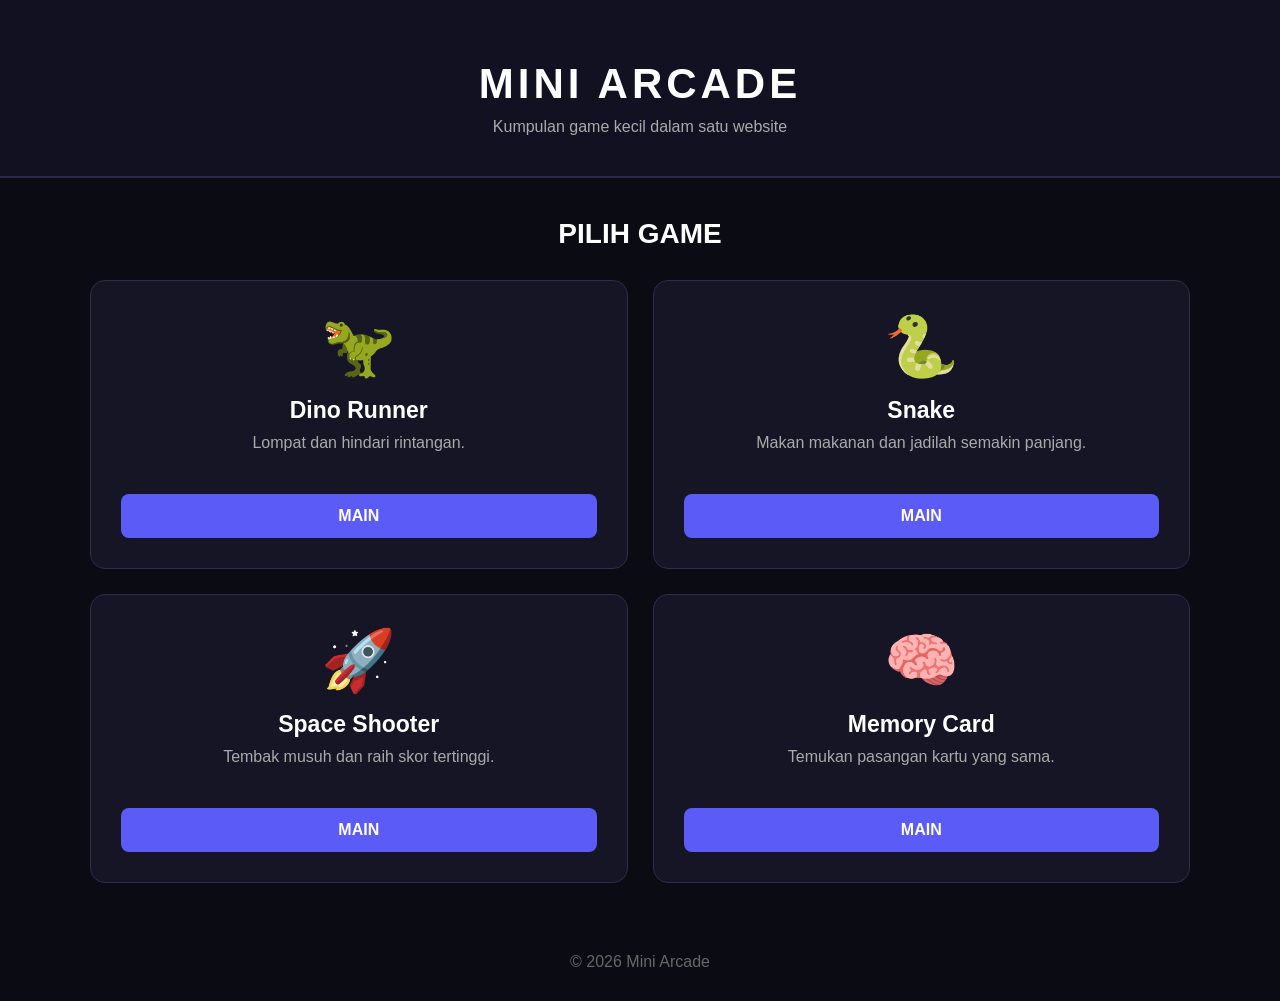
==== index.html @ b47ae745 "Rename Index.html to index.html" ====
<!DOCTYPE html>
<html lang="id">
<head>
    <meta charset="UTF-8">
    <meta name="viewport" content="width=device-width, initial-scale=1.0">
    <title>Mini Arcade</title>
    <link rel="stylesheet" href="style.css">
</head>

<body>

    <header class="header">
        <h1>MINI ARCADE</h1>
        <p>Kumpulan game kecil dalam satu website</p>
    </header>

    <main class="container">

        <h2>PILIH GAME</h2>

        <div class="game-grid">

            <div class="game-card">
                <div class="game-icon">🦖</div>
                <h3>Dino Runner</h3>
                <p>Lompat dan hindari rintangan.</p>
                <button onclick="openGame('dino')">MAIN</button>
            </div>

            <div class="game-card">
                <div class="game-icon">🐍</div>
                <h3>Snake</h3>
                <p>Makan makanan dan jadilah semakin panjang.</p>
                <button onclick="openGame('snake')">MAIN</button>
            </div>

            <div class="game-card">
                <div class="game-icon">🚀</div>
                <h3>Space Shooter</h3>
                <p>Tembak musuh dan raih skor tertinggi.</p>
                <button onclick="openGame('shooter')">MAIN</button>
            </div>

            <div class="game-card">
                <div class="game-icon">🧠</div>
                <h3>Memory Card</h3>
                <p>Temukan pasangan kartu yang sama.</p>
                <button onclick="openGame('memory')">MAIN</button>
            </div>

        </div>

    </main>

    <footer>
        <p>© 2026 Mini Arcade</p>
    </footer>

    <script src="script.js"></script>
</body>
</html>
---- style.css ----
* {
    margin: 0;
    padding: 0;
    box-sizing: border-box;
}

body {
    font-family: Arial, sans-serif;
    background: #0b0b14;
    color: white;
    min-height: 100vh;
}

.header {
    text-align: center;
    padding: 60px 20px 40px;
    background: #111122;
    border-bottom: 2px solid #29294a;
}

.header h1 {
    font-size: 42px;
    letter-spacing: 4px;
    margin-bottom: 10px;
}

.header p {
    color: #aaa;
    font-size: 16px;
}

.container {
    width: 90%;
    max-width: 1100px;
    margin: 40px auto;
}

.container h2 {
    text-align: center;
    margin-bottom: 30px;
    font-size: 28px;
}

.game-grid {
    display: grid;
    grid-template-columns: repeat(2, 1fr);
    gap: 25px;
}

.game-card {
    background: #151525;
    border: 1px solid #2d2d4d;
    border-radius: 15px;
    padding: 30px;
    text-align: center;
    transition: 0.2s;
}

.game-card:hover {
    transform: translateY(-6px);
    border-color: #7777ff;
}

.game-icon {
    font-size: 60px;
    margin-bottom: 15px;
}

.game-card h3 {
    font-size: 23px;
    margin-bottom: 10px;
}

.game-card p {
    color: #aaa;
    min-height: 40px;
    margin-bottom: 20px;
}

button {
    width: 100%;
    padding: 13px;
    border: none;
    border-radius: 8px;
    background: #5b5bf7;
    color: white;
    font-size: 16px;
    font-weight: bold;
    cursor: pointer;
    transition: 0.2s;
}

button:hover {
    background: #7777ff;
    transform: scale(1.02);
}

footer {
    text-align: center;
    color: #666;
    padding: 30px;
    margin-top: 30px;
}

@media (max-width: 650px) {

    .header {
        padding: 45px 15px 30px;
    }

    .header h1 {
        font-size: 30px;
    }

    .game-grid {
        grid-template-columns: 1fr;
    }

    .game-card {
        padding: 25px;
    }
}
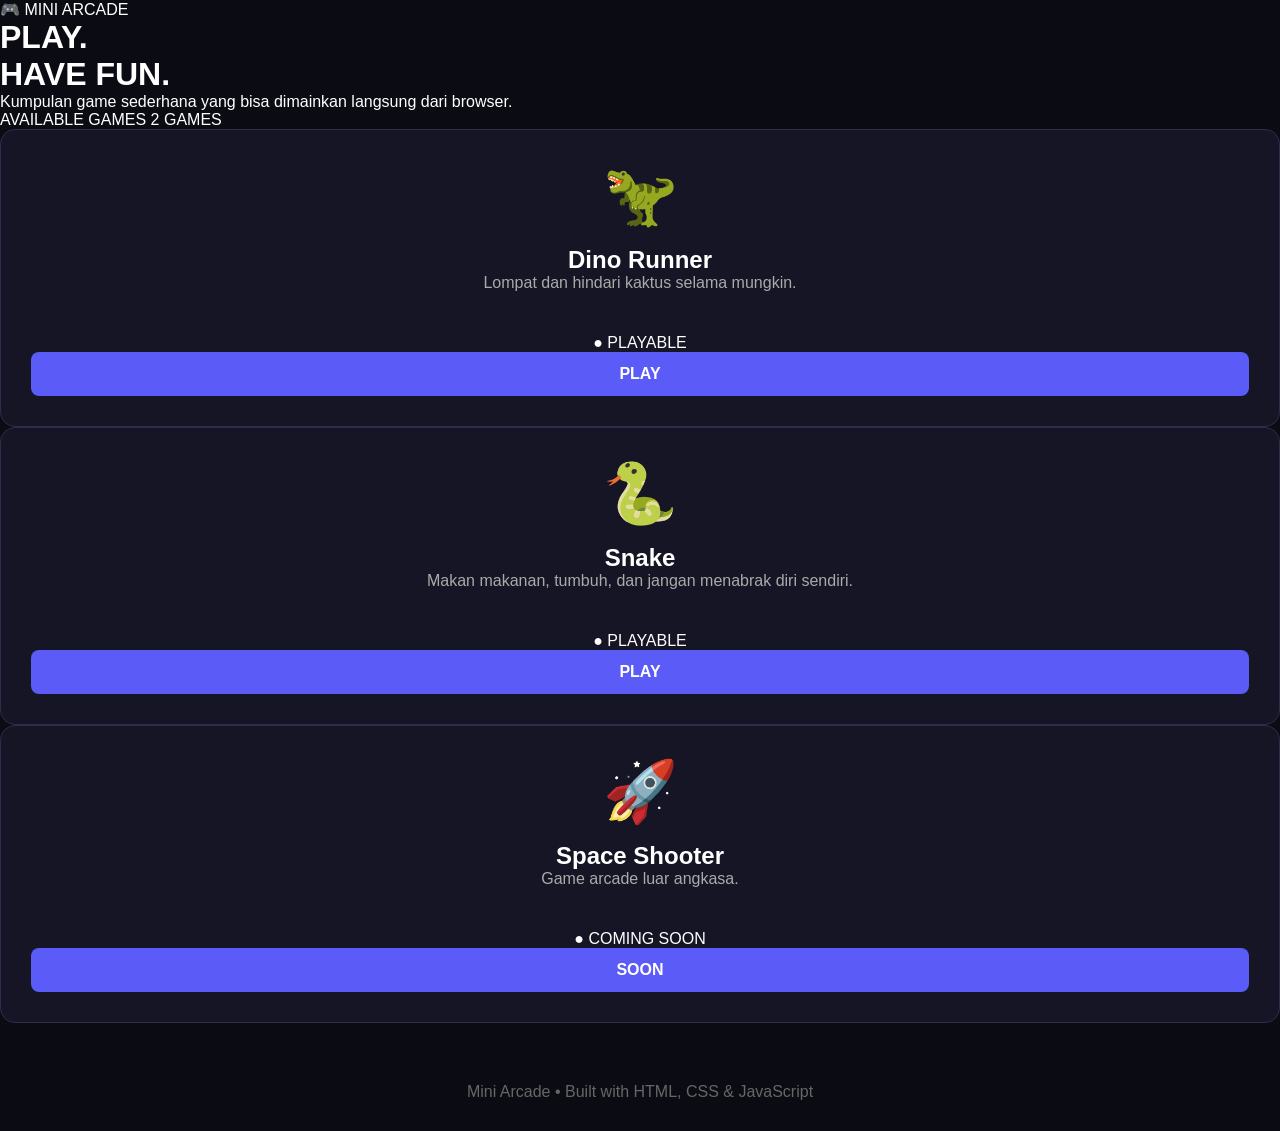
==== commit 05599f1a: "Improve HTML layout and game details Refactor HTML structure and update game information." ====
--- a/index.html
+++ b/index.html
@@ -1,61 +1,167 @@
 <!DOCTYPE html>
 <html lang="id">
+
 <head>
     <meta charset="UTF-8">
-    <meta name="viewport" content="width=device-width, initial-scale=1.0">
+
+    <meta
+        name="viewport"
+        content="width=device-width, initial-scale=1.0"
+    >
+
     <title>Mini Arcade</title>
-    <link rel="stylesheet" href="style.css">
+
+    <link
+        rel="stylesheet"
+        href="style.css"
+    >
 </head>
 
 <body>
 
-    <header class="header">
-        <h1>MINI ARCADE</h1>
-        <p>Kumpulan game kecil dalam satu website</p>
-    </header>
+    <main class="arcade">
 
-    <main class="container">
+        <header class="hero">
 
-        <h2>PILIH GAME</h2>
+            <div class="badge">
+                🎮 MINI ARCADE
+            </div>
 
-        <div class="game-grid">
+            <h1>
+                PLAY.<br>
+                HAVE FUN.
+            </h1>
+
+            <p>
+                Kumpulan game sederhana yang bisa dimainkan
+                langsung dari browser.
+            </p>
+
+        </header>
+
+
+        <section class="games">
+
+            <div class="section-title">
+                <span>AVAILABLE GAMES</span>
+                <span id="game-count">2 GAMES</span>
+            </div>
+
+
+            <!-- DINO -->
 
             <div class="game-card">
-                <div class="game-icon">🦖</div>
-                <h3>Dino Runner</h3>
-                <p>Lompat dan hindari rintangan.</p>
-                <button onclick="openGame('dino')">MAIN</button>
+
+                <div class="game-icon dino-icon">
+                    🦖
+                </div>
+
+                <div class="game-info">
+
+                    <h2>Dino Runner</h2>
+
+                    <p>
+                        Lompat dan hindari kaktus
+                        selama mungkin.
+                    </p>
+
+                    <span class="status">
+                        ● PLAYABLE
+                    </span>
+
+                </div>
+
+                <button
+                    onclick="openGame('dino')"
+                    class="play-button"
+                >
+                    PLAY
+                </button>
+
             </div>
 
+
+            <!-- SNAKE -->
+
             <div class="game-card">
-                <div class="game-icon">🐍</div>
-                <h3>Snake</h3>
-                <p>Makan makanan dan jadilah semakin panjang.</p>
-                <button onclick="openGame('snake')">MAIN</button>
+
+                <div class="game-icon snake-icon">
+                    🐍
+                </div>
+
+                <div class="game-info">
+
+                    <h2>Snake</h2>
+
+                    <p>
+                        Makan makanan, tumbuh,
+                        dan jangan menabrak diri sendiri.
+                    </p>
+
+                    <span class="status">
+                        ● PLAYABLE
+                    </span>
+
+                </div>
+
+                <button
+                    onclick="openGame('snake')"
+                    class="play-button"
+                >
+                    PLAY
+                </button>
+
             </div>
 
-            <div class="game-card">
-                <div class="game-icon">🚀</div>
-                <h3>Space Shooter</h3>
-                <p>Tembak musuh dan raih skor tertinggi.</p>
-                <button onclick="openGame('shooter')">MAIN</button>
+
+            <!-- COMING SOON -->
+
+            <div class="game-card coming-soon">
+
+                <div class="game-icon">
+                    🚀
+                </div>
+
+                <div class="game-info">
+
+                    <h2>Space Shooter</h2>
+
+                    <p>
+                        Game arcade luar angkasa.
+                    </p>
+
+                    <span class="status locked">
+                        ● COMING SOON
+                    </span>
+
+                </div>
+
+                <button
+                    class="play-button disabled"
+                    disabled
+                >
+                    SOON
+                </button>
+
             </div>
 
-            <div class="game-card">
-                <div class="game-icon">🧠</div>
-                <h3>Memory Card</h3>
-                <p>Temukan pasangan kartu yang sama.</p>
-                <button onclick="openGame('memory')">MAIN</button>
-            </div>
 
-        </div>
+        </section>
+
+
+        <footer>
+
+            <p>
+                Mini Arcade • Built with HTML, CSS & JavaScript
+            </p>
+
+        </footer>
 
     </main>
 
-    <footer>
-        <p>© 2026 Mini Arcade</p>
-    </footer>
 
     <script src="script.js"></script>
+
 </body>
-</html>
+
+    </html>
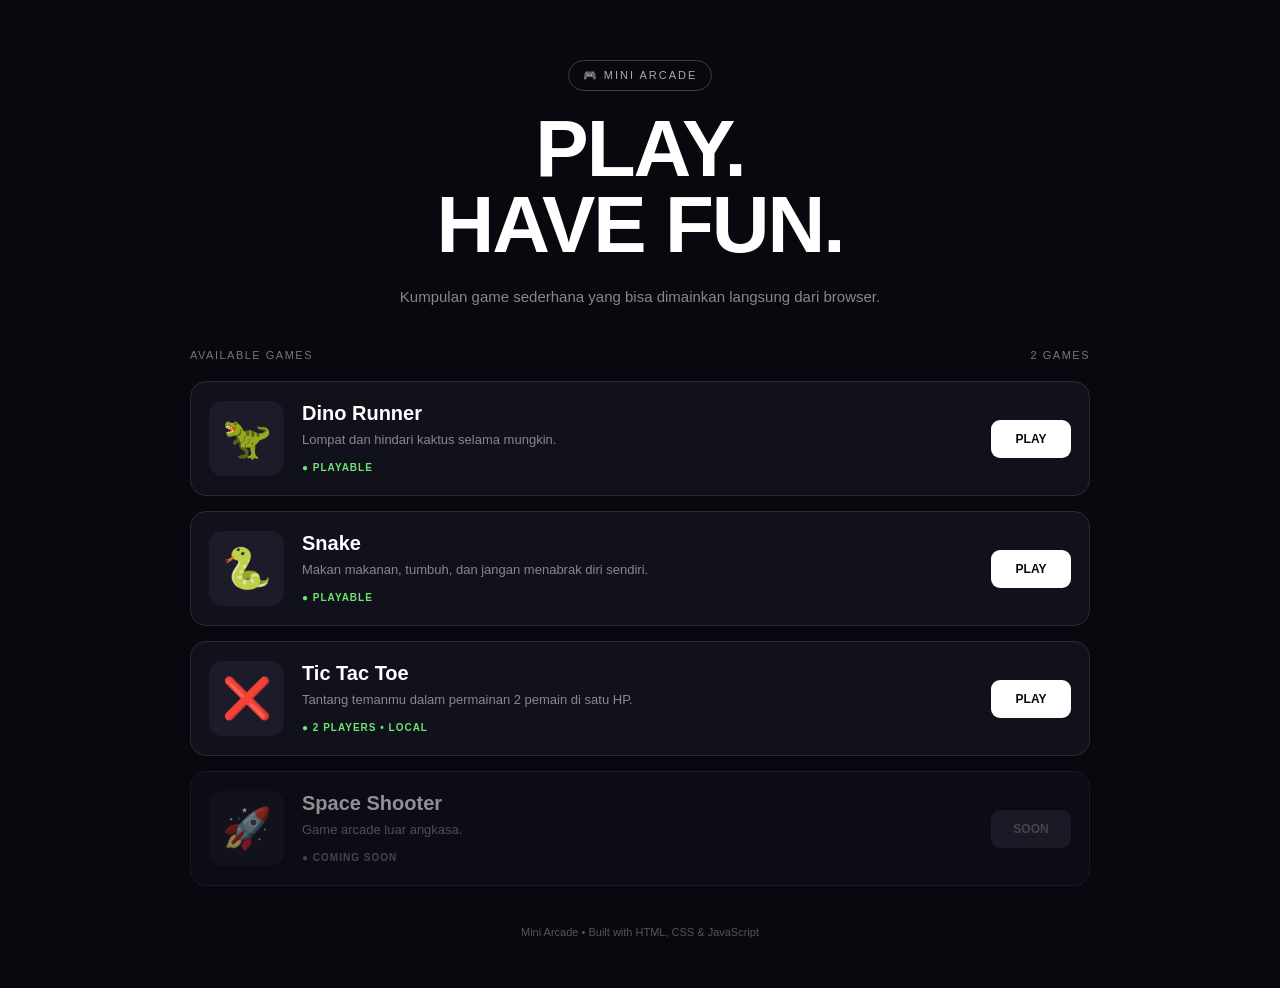
==== commit e81cf84c: "Update index.html" ====
--- a/index.html
+++ b/index.html
@@ -113,7 +113,39 @@
 
             </div>
 
+<!-- TIC TAC TOE -->
 
+<div class="game-card">
+
+    <div class="game-icon">
+        ❌
+    </div>
+
+    <div class="game-info">
+
+        <h2>Tic Tac Toe</h2>
+
+        <p>
+            Tantang temanmu dalam permainan
+            2 pemain di satu HP.
+        </p>
+
+        <span class="status">
+            ● 2 PLAYERS • LOCAL
+        </span>
+
+    </div>
+
+    <button
+        onclick="openGame('tictactoe')"
+        class="play-button"
+    >
+        PLAY
+    </button>
+
+        </div>
+
+            
             <!-- COMING SOON -->
 
             <div class="game-card coming-soon">
--- a/style.css
+++ b/style.css
@@ -6,117 +6,267 @@
 
 body {
     font-family: Arial, sans-serif;
-    background: #0b0b14;
+    background: #08080f;
     color: white;
     min-height: 100vh;
 }
 
-.header {
+.arcade {
+    width: 92%;
+    max-width: 900px;
+    margin: 0 auto;
+    padding: 35px 0;
+}
+
+/* HERO */
+
+.hero {
     text-align: center;
-    padding: 60px 20px 40px;
-    background: #111122;
-    border-bottom: 2px solid #29294a;
-}
-
-.header h1 {
-    font-size: 42px;
-    letter-spacing: 4px;
-    margin-bottom: 10px;
-}
-
-.header p {
+    padding: 25px 10px 40px;
+}
+
+.badge {
+    display: inline-block;
+    padding: 8px 14px;
+    border: 1px solid #3a3a50;
+    border-radius: 20px;
     color: #aaa;
-    font-size: 16px;
-}
-
-.container {
-    width: 90%;
-    max-width: 1100px;
-    margin: 40px auto;
-}
-
-.container h2 {
-    text-align: center;
-    margin-bottom: 30px;
-    font-size: 28px;
-}
-
-.game-grid {
-    display: grid;
-    grid-template-columns: repeat(2, 1fr);
-    gap: 25px;
-}
+    font-size: 11px;
+    letter-spacing: 2px;
+    margin-bottom: 20px;
+}
+
+.hero h1 {
+    font-size: clamp(42px, 10vw, 80px);
+    line-height: 0.95;
+    letter-spacing: -2px;
+    margin-bottom: 22px;
+}
+
+.hero p {
+    max-width: 520px;
+    margin: 0 auto;
+    color: #888;
+    line-height: 1.6;
+    font-size: 15px;
+}
+
+
+/* GAME SECTION */
+
+.games {
+    display: flex;
+    flex-direction: column;
+    gap: 15px;
+}
+
+.section-title {
+    display: flex;
+    justify-content: space-between;
+    align-items: center;
+    margin-bottom: 5px;
+
+    color: #777;
+    font-size: 11px;
+    letter-spacing: 1.5px;
+}
+
+
+/* GAME CARD */
 
 .game-card {
-    background: #151525;
-    border: 1px solid #2d2d4d;
-    border-radius: 15px;
-    padding: 30px;
-    text-align: center;
+    display: flex;
+    align-items: center;
+    gap: 18px;
+
+    width: 100%;
+    min-height: 115px;
+
+    padding: 18px;
+
+    background: #11111c;
+    border: 1px solid #29293d;
+    border-radius: 16px;
+
+    transition: transform 0.2s, border-color 0.2s;
+}
+
+.game-card:hover {
+    transform: translateY(-3px);
+    border-color: #555577;
+}
+
+
+/* ICON */
+
+.game-icon {
+    width: 75px;
+    height: 75px;
+
+    flex-shrink: 0;
+
+    display: flex;
+    align-items: center;
+    justify-content: center;
+
+    background: #1b1b2a;
+    border-radius: 14px;
+
+    font-size: 40px;
+}
+
+
+/* INFO */
+
+.game-info {
+    flex: 1;
+    min-width: 0;
+}
+
+.game-info h2 {
+    font-size: 20px;
+    margin-bottom: 6px;
+}
+
+.game-info p {
+    color: #888;
+    font-size: 13px;
+    line-height: 1.45;
+    margin-bottom: 8px;
+}
+
+.status {
+    color: #6ee56e;
+    font-size: 10px;
+    font-weight: bold;
+    letter-spacing: 1px;
+}
+
+.status.locked {
+    color: #777;
+}
+
+
+/* BUTTON */
+
+.play-button {
+    flex-shrink: 0;
+
+    min-width: 80px;
+
+    padding: 12px 18px;
+
+    border: none;
+    border-radius: 9px;
+
+    background: white;
+    color: #08080f;
+
+    font-size: 12px;
+    font-weight: bold;
+
+    cursor: pointer;
+
     transition: 0.2s;
 }
 
-.game-card:hover {
-    transform: translateY(-6px);
-    border-color: #7777ff;
-}
-
-.game-icon {
-    font-size: 60px;
-    margin-bottom: 15px;
-}
-
-.game-card h3 {
-    font-size: 23px;
-    margin-bottom: 10px;
-}
-
-.game-card p {
-    color: #aaa;
-    min-height: 40px;
-    margin-bottom: 20px;
-}
-
-button {
-    width: 100%;
-    padding: 13px;
-    border: none;
-    border-radius: 8px;
-    background: #5b5bf7;
-    color: white;
-    font-size: 16px;
-    font-weight: bold;
-    cursor: pointer;
-    transition: 0.2s;
-}
-
-button:hover {
-    background: #7777ff;
-    transform: scale(1.02);
-}
+.play-button:hover {
+    transform: scale(1.05);
+}
+
+.play-button:active {
+    transform: scale(0.95);
+}
+
+.play-button.disabled {
+    background: #29293a;
+    color: #777;
+    cursor: not-allowed;
+}
+
+
+/* COMING SOON */
+
+.coming-soon {
+    opacity: 0.55;
+}
+
+
+/* FOOTER */
 
 footer {
     text-align: center;
-    color: #666;
-    padding: 30px;
-    margin-top: 30px;
-}
-
-@media (max-width: 650px) {
-
-    .header {
-        padding: 45px 15px 30px;
-    }
-
-    .header h1 {
+    padding: 40px 10px 15px;
+
+    color: #555;
+    font-size: 11px;
+}
+
+
+/* =========================
+   MOBILE
+========================= */
+
+@media (max-width: 600px) {
+
+    .arcade {
+        width: 94%;
+        padding: 25px 0;
+    }
+
+    .hero {
+        padding: 20px 5px 30px;
+    }
+
+    .hero h1 {
+        font-size: 50px;
+    }
+
+    .hero p {
+        font-size: 13px;
+    }
+
+    .game-card {
+        display: grid;
+        grid-template-columns: 60px 1fr;
+        gap: 12px;
+
+        padding: 14px;
+
+        min-height: 0;
+    }
+
+    .game-icon {
+        width: 60px;
+        height: 60px;
+
+        grid-row: span 2;
+
         font-size: 30px;
     }
 
-    .game-grid {
-        grid-template-columns: 1fr;
-    }
-
-    .game-card {
-        padding: 25px;
-    }
-}
+    .game-info h2 {
+        font-size: 17px;
+    }
+
+    .game-info p {
+        font-size: 12px;
+    }
+
+    .status {
+        font-size: 9px;
+    }
+
+    .play-button {
+        grid-column: 1 / -1;
+
+        width: 100%;
+        padding: 11px;
+
+        margin-top: 2px;
+    }
+
+    .section-title {
+        font-size: 10px;
+    }
+    }
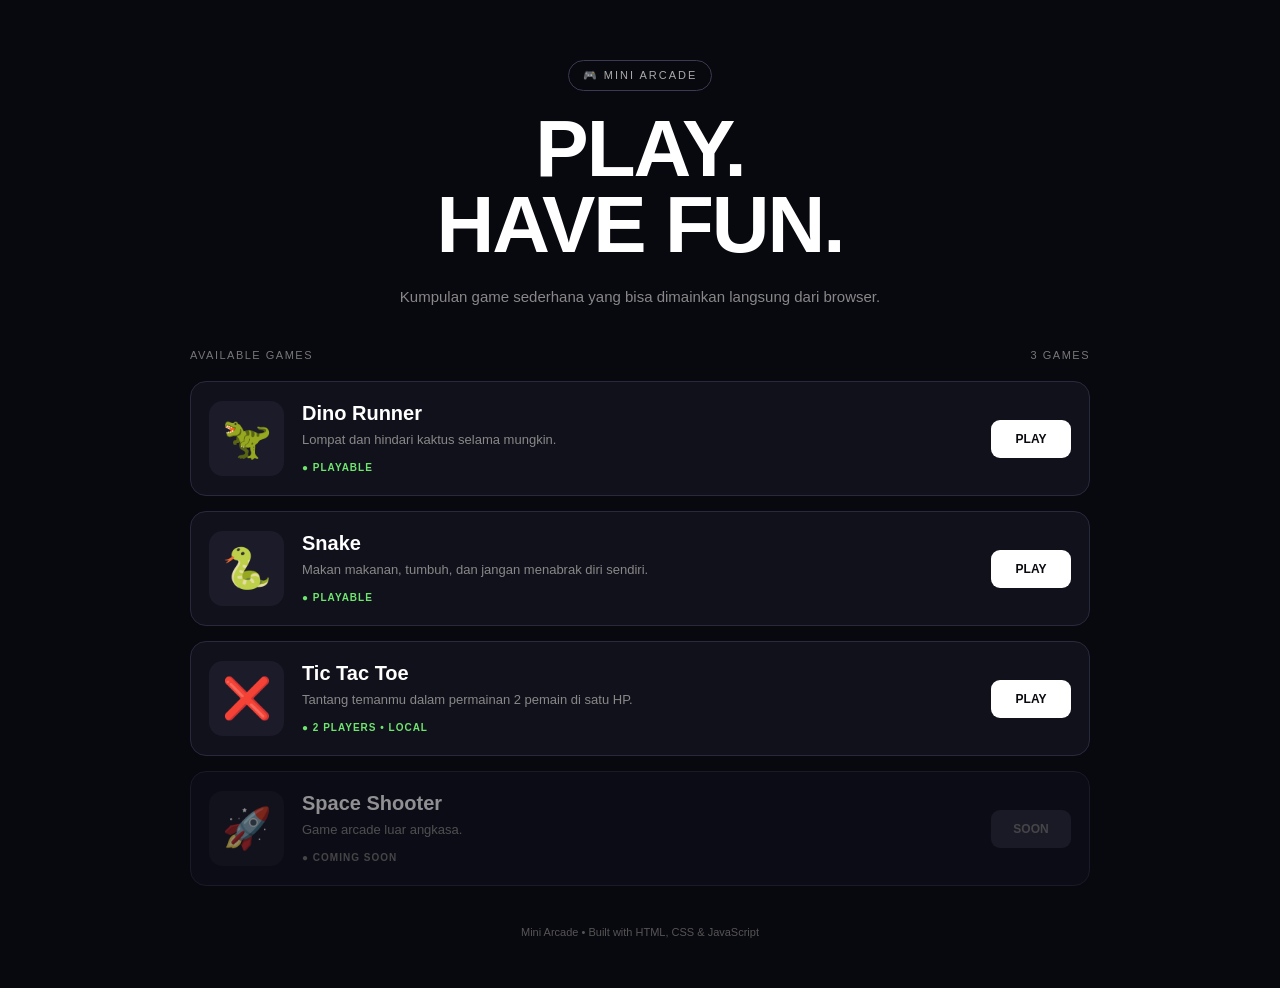
==== commit 30605249: "Update game count from 2 to 3 in index.html" ====
--- a/index.html
+++ b/index.html
@@ -44,7 +44,7 @@
 
             <div class="section-title">
                 <span>AVAILABLE GAMES</span>
-                <span id="game-count">2 GAMES</span>
+                <span id="game-count">3 GAMES</span>
             </div>
 
 
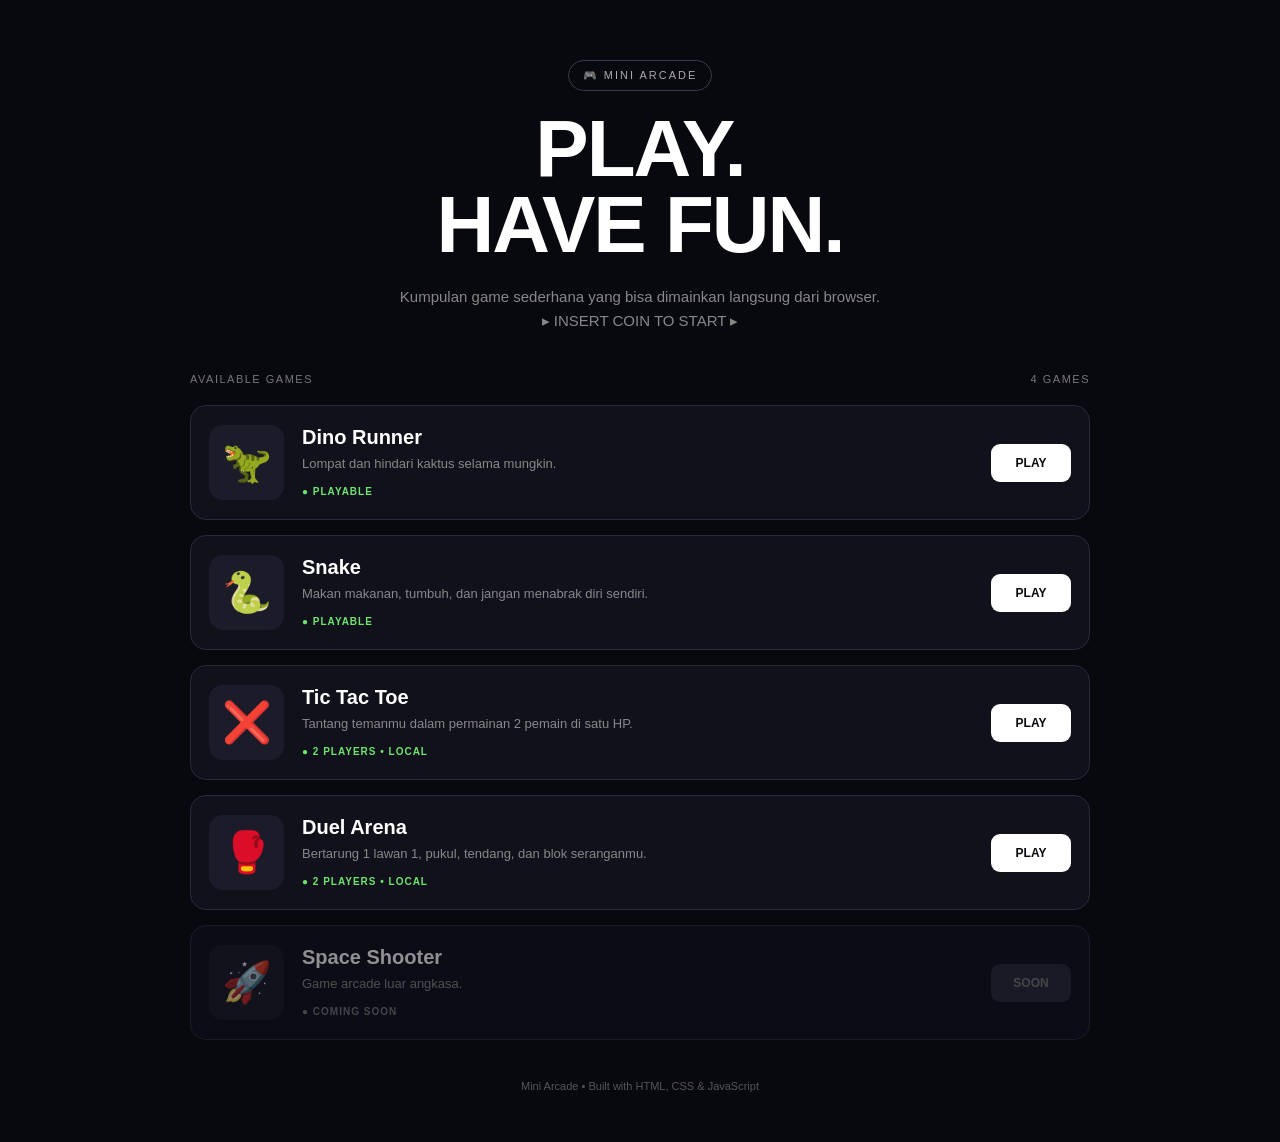
==== commit 0b890519: "Update HTML structure and game information" ====
--- a/index.html
+++ b/index.html
@@ -10,6 +10,13 @@
     >
 
     <title>Mini Arcade</title>
+
+    <link rel="preconnect" href="https://fonts.googleapis.com">
+    <link rel="preconnect" href="https://fonts.gstatic.com" crossorigin>
+    <link
+        href="https://fonts.googleapis.com/css2?family=Press+Start+2P&family=Space+Grotesk:wght@400;500;700&display=swap"
+        rel="stylesheet"
+    >
 
     <link
         rel="stylesheet"
@@ -19,6 +26,10 @@
 
 <body>
 
+    <div class="crt-overlay"></div>
+
+    <div class="marquee-lights" aria-hidden="true"></div>
+
     <main class="arcade">
 
         <header class="hero">
@@ -27,7 +38,7 @@
                 🎮 MINI ARCADE
             </div>
 
-            <h1>
+            <h1 class="neon-title">
                 PLAY.<br>
                 HAVE FUN.
             </h1>
@@ -37,6 +48,10 @@
                 langsung dari browser.
             </p>
 
+            <p class="insert-coin">
+                ▸ INSERT COIN TO START ▸
+            </p>
+
         </header>
 
 
@@ -44,7 +59,7 @@
 
             <div class="section-title">
                 <span>AVAILABLE GAMES</span>
-                <span id="game-count">3 GAMES</span>
+                <span id="game-count">4 GAMES</span>
             </div>
 
 
@@ -113,39 +128,72 @@
 
             </div>
 
-<!-- TIC TAC TOE -->
-
-<div class="game-card">
-
-    <div class="game-icon">
-        ❌
-    </div>
-
-    <div class="game-info">
-
-        <h2>Tic Tac Toe</h2>
-
-        <p>
-            Tantang temanmu dalam permainan
-            2 pemain di satu HP.
-        </p>
-
-        <span class="status">
-            ● 2 PLAYERS • LOCAL
-        </span>
-
-    </div>
-
-    <button
-        onclick="openGame('tictactoe')"
-        class="play-button"
-    >
-        PLAY
-    </button>
-
-        </div>
-
-            
+            <!-- TIC TAC TOE -->
+
+            <div class="game-card">
+
+                <div class="game-icon tictactoe-icon">
+                    ❌
+                </div>
+
+                <div class="game-info">
+
+                    <h2>Tic Tac Toe</h2>
+
+                    <p>
+                        Tantang temanmu dalam permainan
+                        2 pemain di satu HP.
+                    </p>
+
+                    <span class="status">
+                        ● 2 PLAYERS • LOCAL
+                    </span>
+
+                </div>
+
+                <button
+                    onclick="openGame('tictactoe')"
+                    class="play-button"
+                >
+                    PLAY
+                </button>
+
+            </div>
+
+
+            <!-- DUEL ARENA (FIGHTING) -->
+
+            <div class="game-card">
+
+                <div class="game-icon fighting-icon">
+                    🥊
+                </div>
+
+                <div class="game-info">
+
+                    <h2>Duel Arena</h2>
+
+                    <p>
+                        Bertarung 1 lawan 1, pukul,
+                        tendang, dan blok seranganmu.
+                    </p>
+
+                    <span class="status">
+                        ● 2 PLAYERS • LOCAL
+                    </span>
+
+                </div>
+
+                <button
+                    onclick="openGame('fighting')"
+                    class="play-button"
+                >
+                    PLAY
+                </button>
+
+            </div>
+
+
             <!-- COMING SOON -->
 
             <div class="game-card coming-soon">
